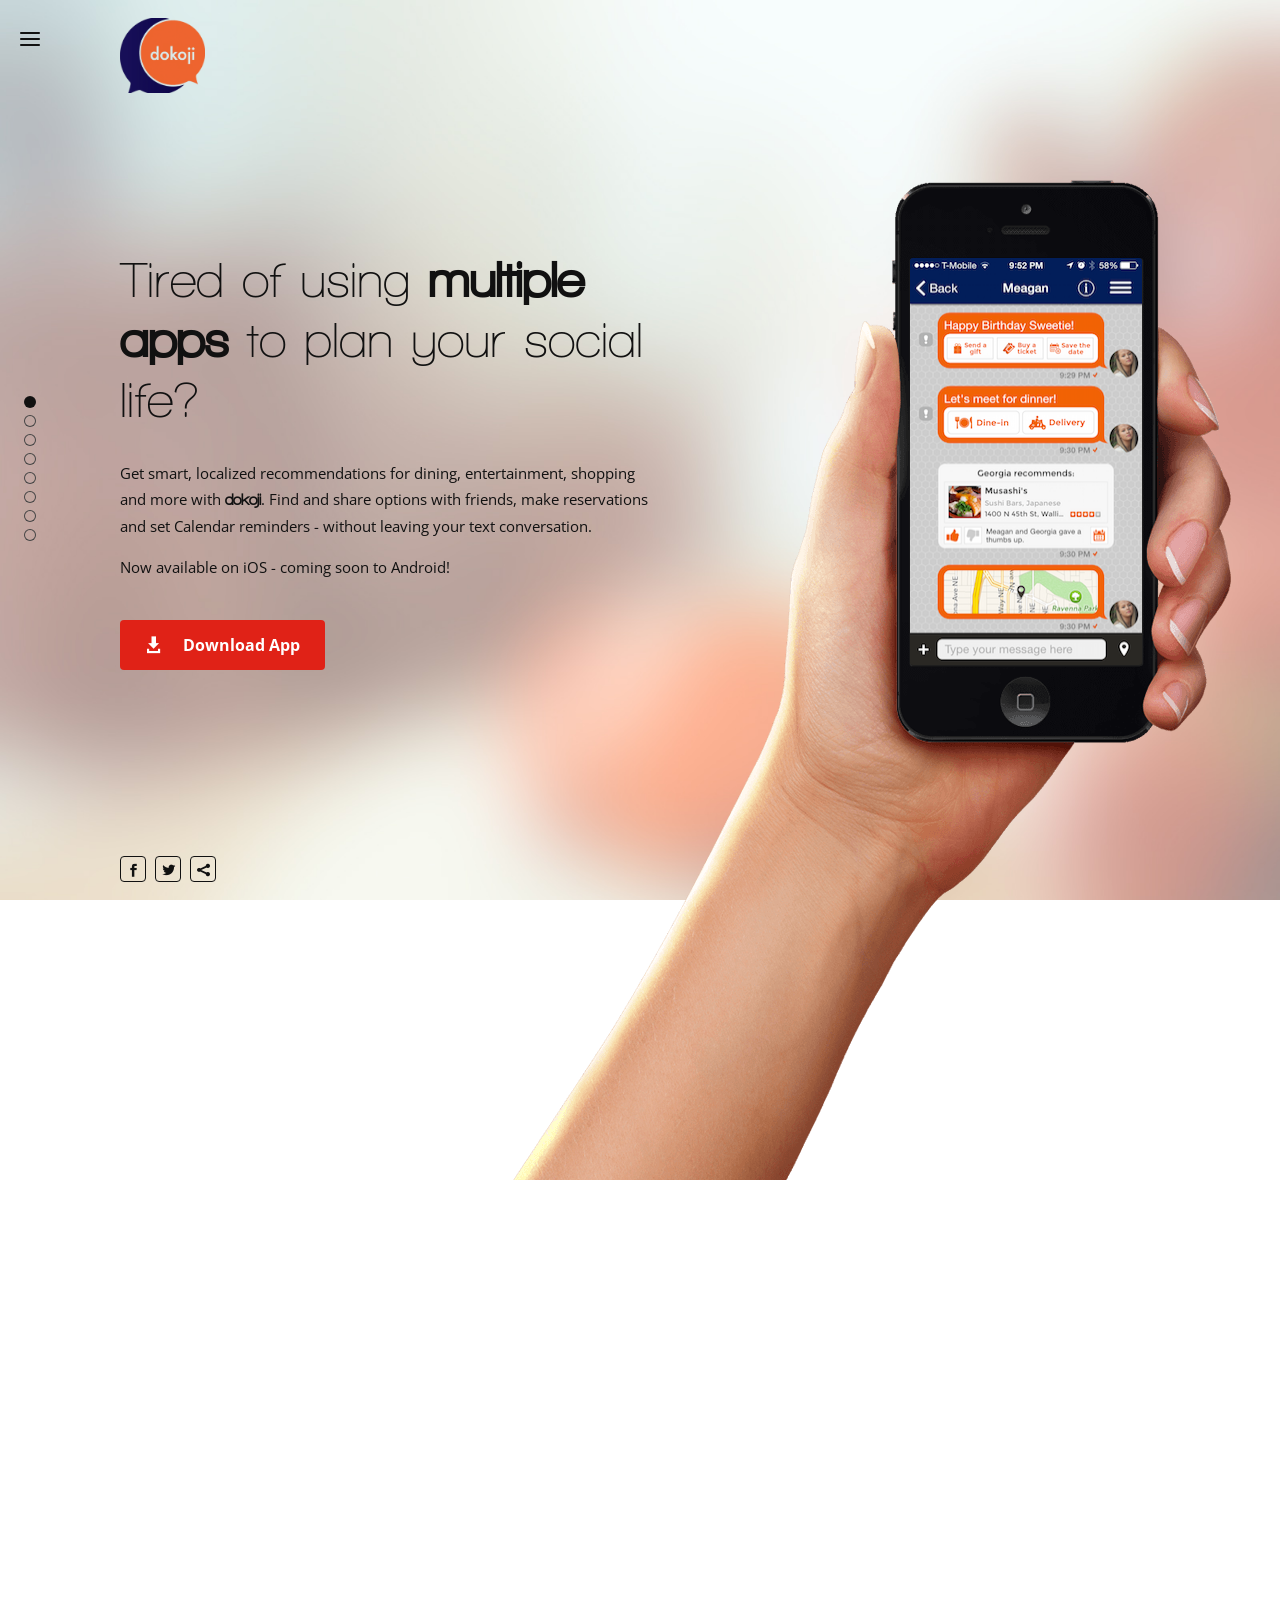
==== index.html @ 490c6b4d "running dokoji_contact.php from other server" ====
<!DOCTYPE html>
<html lang="en">

<head>
    <meta charset="UTF-8">
    <meta name="author" content="Studivo LLC" />
    <meta name="description" content="dokoji - App Landing Page" />
    <meta name="keywords" content="dokoji , Landing page, App, Mobile, Android, iOS" />
    <meta name="viewport" content="width=device-width, initial-scale=1, maximum-scale=1">
    <!-- SITE TITLE -->
    <title>dokoji: Turn your conversations into smart decisions</title>

    <!-- FAVICON -->
    <link rel="shortcut icon" href="images/favicon.ico" type="image/x-icon"/>
	<link rel="icon" href="images/favicon.ico" type="image/x-icon"/>

    
    <!-- WEB FONTS -->
    <link href='http://fonts.googleapis.com/css?family=Open+Sans:100,300,400,600,700' rel='stylesheet' type='text/css'>
   
    <!-- STYLESHEETS -->
    <link rel="stylesheet" type="text/css" href="css/style.css" />
    <link rel="stylesheet" type="text/css" href="fonts/flaticon.css" />
   <link rel="stylesheet" type="text/css" href="css/responsive.css" />
    <!-- JQUERY -->
    <script src="js/jquery.min.js"></script>
</head>

<body> 
    
    <!-- PRELOADER -->
    <div id="preloader"><img src="images/dokoji-logo-white.png" alt="Turns your conversations into smart decisions" width="85px"></div>

    <!-- MAIN NAV -->
    <a id="main-nav" href="#sidr"><span class="flaticon-menu9"></span></a>
    <div id="sidr" class="sidr">
        
        <!-- MAIN NAV LOGO -->
        <a href="#" id="menu-logo"><img src="images/dokoji-logo-white.png" width="120"alt=""></a>
        
        <!-- MAIN NAV LINKS -->
        <ul>
            <li><a href="#Home" ><span class="icons flaticon-house3"></span>Home</a>
            </li>
            <li><a href="#Features" ><span class="icons flaticon-drawer1"></span>Features</a>
            </li>
            <li><a href="#About" ><span class="icons flaticon-cursor7"></span>About</a>
            </li>
            <li><a href="#Video" ><span class="icons flaticon-key9"></span>Video</a>
            </li>
            <li><a href="#Clients" ><span class="icons flaticon-comment2"></span>Clients</a>
            </li>
            <li><a href="#Screenshots" ><span class="icons flaticon-camera19"></span>Screenshots</a>
            </li>
            <li><a href="#Download" ><span class="icons flaticon-download11"></span>Download</a>
            </li>
            <li><a href="#Contact" ><span class="icons flaticon-small72"></span>Contact</a>
            </li>
        </ul>
        <!-- END MAIN NAV LINKS -->
    </div>
    <!-- END MAIN NAV -->
    
    <!-- PAGE LOGO -->
    <div class="wrap">
        <div id="logo">
            <a href="#"><img src="images/dokoji-logo.png" alt="" width="85px"> </a>
        </div>
    </div>
    <!-- END PAGE LOGO -->

    <!-- LANDING PAGE CONTENT -->
    <div id="fullpage">
        
        <!-- RIGHT HAND & PHONE MOCK-UP IMAGES -->
        <div class="wrap">
            <div class="section-image"> 
            <!-- Home IMAGE --><img src="images/screenshots/restaurant.png" alt="Chat Conversation">
            <!-- Features IMAGE --><img src="images/screenshots/splash2.png" alt="Gift">
            <!-- About IMAGE --><img src="images/screenshots/splash5.png" alt="Restaurant">
            <!-- Video IMAGE --><img src="images/screenshots/splash3.png" alt="Movies">
            <!-- Clients IMAGE --><img src="images/screenshots/splash4.png" alt="Location">
            <!-- Screenshots IMAGE --><img src="images/screenshots/splash2.png" alt="Celebrations">
            <!-- Download IMAGE --><img src="images/screenshots/splash1.png" alt="Introduction">
            <!-- Contact IMAGE --><img src="images/screenshots/splash6.png" alt="Download">
            </div>
            <div id="hand"></div>
        </div>
        <!-- END RIGHT HAND & PHONE MOCK-UP -->
        

        <!-- SECTION HOME -->
        <div class="section " id="section0">
            <div class="wrap">
                <div class="box">
                    <!-- SECTION HOME CONTENT -->
                    <h1>Tired of using <strong>multiple apps</strong> to plan your social life? </h1>
                    <p> Get smart, localized recommendations for dining, entertainment, shopping and more with <strong>dokoji</strong>.
                    Find and share options with friends, make reservations and set Calendar reminders -
                    without leaving your text conversation. </p>
                    Now available on iOS - coming soon to Android!</p> <a href="#Download" class="simple-button"><span class="icon flaticon-download7"></span>Download App</a> </div>
                    <!-- END SECTION HOME CONTENT -->
            </div>
        </div>
        <!-- END SECTION HOME -->

        <!-- SECTION FEATURES -->
        <div class="section " id="section1">
            <div class="wrap">
                <div class="box">
                    <!-- SECTION FEATURES CONTENT -->
                    <h2>Plan your next night out with a <strong>single app</strong> </h2>
                    <p>Dokoji understands your text conversations and makes smart, localized recommendations, so you don't have to switch between multiple apps to plan your fun.<br>The <strong>dokoji</strong> app is pretty amazing, but we're just getting started! Our patented learning AI means there's virtually no limit to what dokoji can be used for. Future updates can include access to social media, email, connected device control and much more. <br> Have an awesome idea for a new dokoji feature? Let us know using the <a href="#Contact">form bellow.</a></p> 
                    <ul class="features">
                        <li><a class="tooltip" href="#"><span class="icon flaticon-double7"></span> Dining<span class="tooltip-content"><span class="tooltip-text"><span class="tooltip-inner"><span class="icon flaticon-double7"></span>Lorem ipsum dolor sit amet, consectetur adipisicing elitr eiciendis autem aperiam.</span></span></span></a> </li>
                        <li><a class="tooltip" href="#"><span class="icon flaticon-double7"></span> Shopping<span class="tooltip-content"><span class="tooltip-text"><span class="tooltip-inner"><span class="icon .flaticon-double7"></span>Lorem ipsum dolor sit amet, consectetur adipisicing elitr eiciendis autem aperiam.</span></span></span></a> </li>
                        <li><a class="tooltip" href="#"><span class="icon flaticon-double7"></span> Ticket Purchasing<span class="tooltip-content"><span class="tooltip-text"><span class="tooltip-inner"><span class="icon .flaticon-double7"></span>Lorem ipsum dolor sit amet, consectetur adipisicing elitr eiciendis autem aperiam.</span></span></span></a> </li>
                    </ul>
                    <ul class="features">
                        <li><a class="tooltip" href="#"><span class="icon flaticon-double7"></span> Entertainment<span class="tooltip-content"><span class="tooltip-text"><span class="tooltip-inner"><span class="icon .flaticon-double7"></span>Lorem ipsum dolor sit amet, consectetur adipisicing elitr eiciendis autem aperiam.</span></span></span></a> </li>
                        <li><a class="tooltip" href="#"><span class="icon flaticon-double7"></span> Location Sharing<span class="tooltip-content"><span class="tooltip-text"><span class="tooltip-inner"><span class="icon .flaticon-double7"></span>Lorem ipsum dolor sit amet, consectetur adipisicing elitr eiciendis autem aperiam.</span></span></span></a> </li>
                        <li><a class="tooltip" href="#"><span class="icon flaticon-double7"></span> Traffic & Navigation (pending)<span class="tooltip-content"><span class="tooltip-text"><span class="tooltip-inner"><span class="icon .flaticon-double7"></span>Lorem ipsum dolor sit amet, consectetur adipisicing elitr eiciendis autem aperiam.</span></span></span></a> </li>
                    </ul>
                    <!-- END SECTION FEATURES CONTENT -->
                </div>
            </div>
        </div>
        <!-- END SECTION FEATURES -->

        <!-- SECTION ABOUT -->
        <div class="section" id="section2">
            <div class="wrap">
                <div class="box">
                    <!-- SECTION ABOUT CONTENT -->
                    <h2>What else can <strong>dokoji</strong> do? </h2>
                    <div class="tabs tabs-style-linemove">
                        <!-- TABS LINKS -->
                        <nav>
                            <ul>
                                <li><a href="#section-linemove-1"><span class="icon flaticon-double7"></span><span> Celebration</span></a>
                                </li>
                                <li><a href="#section-linemove-2"><span class="icon flaticon-double7"></span><span> Dine In/Out</span></a>
                                </li>
                                <li><a href="#section-linemove-3"><span class="icon flaticon-double7"></span><span> Movies</span></a>
                                </li>
                                <li><a href="#section-linemove-4"><span class="icon flaticon-double7"></span><span> Reservations</span></a>
                                </li>
                            </ul>
                        </nav>
                        <!-- END TABS LINKS -->

                        <!-- TABS CONTENT -->
                        <div class="content-wrap">
                           
                            <!-- TAB 1 -->
                            <section id="section-linemove-1">
                                <div class="descriptions">
                                <h4>Planning a birthday or anniversary event? Dokoji can help you find gifts, decorations, event locations and everything else you need to create a memorable event.</h4>
                                </div>
                                <div class="screenshots"><img src="images/screenshots/splash2-cropped.png" alt="Celebrations" >
                                </div>
                                
                            </section>

                             <!-- TAB 2 -->
                            <section id="section-linemove-2">
                                <div class="descriptions">
                                <h4>Browse best restaurant and delivery service listings and reviews - near you, your friends, or wherever is most convenient for everyone.
                                </h4>
                                </div>
                                <div class="screenshots">
                                <img src="images/screenshots/splash5-cropped.png" alt="Restaurant">
                                </div>
                            </section>

                            <!-- TAB 3 -->
                            <section id="section-linemove-3">
                                <div class="descriptions">
                                <h4>Find nearby theaters, browse movie reviews and showings, share recommendations with friends, and purchase tickets.
                                </h4>
                                </div>
                                <div class="screenshots">
                                <img src="images/screenshots/splash3-cropped.png" alt="Movies">
                                </div>
                            </section>
                            
                            <!-- TAB 4 -->
                            <section id="section-linemove-4">
                                    <div class="descriptions">
                                    <h4>Make restaurant reservations and set a reminder in your Calendar without leaving your dokoji conversation.</h4>
                                    </div>
                                    <div class="screenshots">
                                    <img src="images/screenshots/reservations-cropped.png" alt="Reservations" >
                                    </div>

                                    
                            </section>
                        </div>
                         <!-- END TABS CONTENT -->                            

                    <!-- END SECTION ABOUT -->
                    </div>
                </div>
            </div>
        </div>
        <!-- END SECTION ABOUT -->


        <!-- SECTION VIDEO -->
        <div class="section" id="section3">
            <div class="wrap">
                <div class="box">
                    <!-- SECTION VIDEO CONTENT -->
                    <h2> See how <strong>dokoji</strong> works</h2>
                    <div class="video-presentation">
                        <iframe src="http://player.vimeo.com/video/33790882?title=0&amp;byline=0&amp;portrait=0&amp;color=e02217" width="500" height="281" allowfullscreen></iframe>
                    </div>
                    <!-- END SECTION VIDEO CONTENT-->
                </div>
            </div>
        </div>
        <!-- END SECTION VIDEO -->

        
        <!-- SECTION CLIENTS -->
        <div class="section" id="section4">
            <div class="wrap">
                <div class="fp-tableCell clients-content">
                    <div class="box">
                        <!-- SECTION CLIENTS CONTENT -->
                        <h2>People love <strong>dokoji</strong> </h2>

                        <!-- CLIENT FEEDBACK 1 -->
                        <div class="slide" data-anchor="slide1">
                            <p>My friends and I wanted to meet for drinks, so we used <strong>dokoji</strong> to find a place that was convenient for all of us. My friends who didn't have dokoji could still see and respond to dokoji's recommendations, which made planning the night much easier. <br> <strong>Lisa R.</strong> </p>
                            <p>  <span class="client-stars">
                        <span class="icon flaticon-little27"></span> <span class="icon flaticon-little27"></span><span class="icon flaticon-little27"></span><span class="icon flaticon-little27"></span> <span class="icon flaticon-half3"></span> </span>  </span>
                            </p>
                        </div>

                        <!-- CLIENT FEEDBACK 2 -->
                        <div class="slide" data-anchor="slide2">
                            <p>I used <strong>dokoji</strong> to plan an entire anniversary celebration for my girlfriend and I – everything from choosing a restaurant to making reservations, picking a movie and finding a hotel. It was fast and simple. <br> <strong>Dave P.</strong> </p>
                            <p> <span class="client-stars">
                        <span class="icon flaticon-little27"></span> <span class="icon flaticon-little27"></span> <span class="icon flaticon-little27"></span> <span class="icon flaticon-little27"></span> <span class="icon flaticon-fivepointed"></span> </span>
                            </p>
                        </div>

                        <!-- CLIENT FEEDBACK 3 -->
                        <div class="slide" data-anchor="slide3">
                            <p>I like <strong>dokoji</strong> because you don’t need to switch between a bunch of apps to do everything you want. You can find stuff to do, share it with your friends, get their feedback and reserve your spot all in one place. I use dokoji for everything now. <br> <strong>Vikram B.</strong> </p>
                            <p>  <span class="client-stars">
                        <span class="icon flaticon-little27"></span> <span class="icon flaticon-little27"></span><span class="icon flaticon-little27"></span><span class="icon flaticon-little27"></span> <span class="icon flaticon-little27"></span>  </span>
                            </p>
                        </div>
                        <!-- END SECTION CLIENTS -->
                    </div>
                </div>
            </div>
        </div>
        <!-- END SECTION CLIENTS -->


        <!-- SECTION SCREENSHOTS -->
        <div class="section" id="section5">
            <div class="wrap">
                <div class="box">
                    <div class="fp-tableCell screenshots-content">
                        <!-- SECTION SCREENSHOTS CONTENT -->
                        <h2>See how <strong>dokoji</strong> works</h2>
                        <ul class="features">
                            <li><a class="tooltip"><span class="icon flaticon-double7"></span> Present your app with dokoji screenshots</a> </li>
                            <li><a class="tooltip"><span class="icon flaticon-double7"></span> Change images using side arrows or caption bullets</a> </li>
                            <li><a class="tooltip"><span class="icon flaticon-double7"></span> Navigate using keyboard arrows to change screenshots</a> </li>
                        </ul>
                         <!-- END SECTION SCREENSHOTS CONTENT -->
                    </div>
                   
                </div>
                <div class="screenshots-wrapper">

                    <!-- SECTION SCREENSHOTS IMAGES -->
                    <div class="slide" id="slide1" data-anchor="slide1"> <img src="images/screenshots/splash2.png" alt="screenshot1"> </div>
                    <div class="slide" id="slide2" data-anchor="slide2"> <img src="images/screenshots/splash5.png" alt="screenshot2"> </div>
                    <div class="slide" id="slide3" data-anchor="slide3"> <img src="images/screenshots/splash3.png" alt="screenshot3"> </div>
                    <!-- END SECTION SCREENSHOTS IMAGES -->
                </div>
            </div>
        </div>
        <!-- END SECTION SCREENSHOTS -->


        


        <!-- SECTION DOWNLOAD -->
        <div class="section" id="section6" data-anchor="Download">
            <div class="wrap">
                <div class="box">
                    <!-- SECTION DOWNLOAD CONTENT-->
                    <h2>Get <strong>dokoji</strong> now</h2>
                    <p>Ready to see how <strong>dokoji</strong> can make your social life even better? Download dokoji for iOS now. <br>To be notified when dokoji for Android is released, send us <a href="#Contact">your contact in the form bellow.</a></p>
                     
                    
                    <!-- DOWNLOAD APPSTORE-->
                    <a href="#" class="simple-button appstore-button"><span class="icon appstore"></span>App Store</a>
                   
                    <!-- END SECTION DOWNLOAD -->
                </div>
            </div>
        </div>
        <!-- END SECTION DOWNLOAD -->


        <!-- SECTION CONTACT -->
        <div class="section" id="section7">
            <div class="wrap">
                <div class="box">
                    <!-- SECTION CONTACT CONTENT-->
                    <h2>Contact <strong>dokoji</strong></h2>
                    <ul class="features">
                        <li><a class="tooltip" href="#"><span class="icon flaticon-telephone1"></span> Call Us now<span class="tooltip-content"><span class="tooltip-text"><span class="tooltip-inner"><span class="icon flaticon-telephone1"></span>Support: +01 206.571.8430 <br>Marketing: +01 206.571.8430 <br>Manager: +01 206.571.8430 </span></span></span></a> </li>
                        <li><span class="tooltip"><span class="icon flaticon-map5"></span>See our location<span class="tooltip-content"><span class="tooltip-text"><span class="tooltip-inner"><span class="icon flaticon-map5"></span>815 Seattle Blvd. S. #112, Seattle, WA 98134
                            <br><a href="https://www.google.com/maps/place/Jigsaw+Renaissance/@47.595156,-122.327081,15z/data=!4m2!3m1!1s0x0:0x9732e39179ac0d78" target="_blank">View Map</a>
                            </span>
                            </span>
                            </span>
                        </span>
                        </li>
                    </ul>
                     <ul class="features">
                        <li><span class="tooltip"><span class="icon flaticon-cursor7"></span>Official Website <span class="tooltip-content"><span class="tooltip-text"><span class="tooltip-inner"><span class="icon flaticon-cursor7"></span>
                            <br> <a href="http://dokoji.com" target="_blank">www.dokoji.com</a>
                            </span>
                            </span>
                            </span>
                            </span>
                        </li>
                        <li><span class="tooltip"><span class="icon flaticon-mail9"></span>Send Email <span class="tooltip-content"><span class="tooltip-text"><span class="tooltip-inner"><span class="icon flaticon-mail9"></span>
                        <br> <a href="mailto:dokoji_Support@RaaSIO.com?subject=dokoji site - Support">Support</a><br><a href="mailto:Marketing@RaaSIO.com?subject=dokoji site - Marketing">Marketing</a><br><a href="mailto:dokoji@RaaSIO.com?subject=dokoji site - Feature Request">Feature Request</a>
                            </span>
                            </span>
                            </span>
                            </span> 
                        </li>
                    </ul>

                    <!-- SECTION CONTACT FORM-->
                    <form role="form" method="post" id="contact-form" action="http://raasio.com/dokoji_contact.php">
                        <input type="text" placeholder="Name" name="Name" id="Name" required>
                        <input type="email" placeholder="Email" name="Email" id="Email" required>
                        <input type="text" placeholder="Phone" name="Phone" id="Phone">
                        <input type="text" placeholder="Subject" name="Subject" id="Subject">
                        <textarea placeholder="Message" name="Message" id="Message" required></textarea>
                        <button type="submit" id="submit">Send</button>
                        <div id="success"></div>
                    </form>
                <!-- END SECTION CONTACT -->
                </div>
            </div>
        </div>
    </div>
    <!-- SECTION CONTACT -->


    <!-- SOCIAL ICONS -->
    <div class="wrap">
        <div id="social-icons">
            <ul>
                <li><a href="https://www.facebook.com/mydokoji"><i class="flaticon-facebook6"></i></a> </li>
                <li><a href="https://twitter.com/mydokoji"><i class="flaticon-social19"></i></a> </li>
                <li><a href="http://rest.sharethis.com/v1/share/share?destination=facebook&url=http%3A%2F%2Fdokoji.com&title=dokoji%3A%20Turns%20your%20conversations%20into%20smart%20decisions&api_key=8e28e0aae8fd023effe39f74c3e5c61d"><i class="flaticon-social7"></i></a> </li>
                <!-- Unnecesary social icons 
                <li><a href=""><i class="flaticon-google16"></i></a> </li>
                <li><a href=""><i class="flaticon-social40"></i></a> </li>
                <li><a href=""><i class="flaticon-logo3"></i></a> </li> -->
            </ul>
        </div>
    </div>
    <!-- END SOCIAL ICONS -->


    <!-- SCRIPTS -->
    <script src="js/jquery.easings.min.js"></script>
    <script src="js/jquery.fullPage.js"></script>
    <script src="js/cbpFWTabs.js"></script>
    <script src="js/jquery.sidr.min.js"></script>
    <script src="js/scripts.js"></script>
    <!--<script type="text/javascript" src="js/video.js"></script> -->

</body>

</html>
---- css/style.css ----
/* =======================================================================
AppSperia - App Landing Page 
======================================================================= */

/*
1. GLOBAL STYLES
2. TYPOGRAPHY
     2.1 FONTS
     2.2 HEADINGS
3. LAYOUT
     3.1 SECTIONS
     3.2 PRELOADER
     3.3 LOGO
     3.4 SOCIAL ICONS
     3.5 RIGHT MOCKUP
4. MENU
     4.1 SIDE MAIN MENU
     4.2 NAV BULLETS
5. ELEMENTS
     5.1 TABS
     5.2 CAROUSEL
     5.3 BUTTONS
     5.4 TOOLTIP
     5.5 ICONS
6. SECTIONS
     6.1 FEATURES
     6.2 CLIENTS
     6.3 VIDEO
     6.4 SCREENSHOTS
     6.5 PRICING
     6.6 CONTACT
*/


/* --------------------------------------
GLOBAL STYLES
-----------------------------------------*/


html,
body {
    margin: 0;
    height: 100%;
    padding: 0;
    overflow: hidden;
}
a {
    color: #111;
    text-decoration: none;
}
strong { font-family: 'walkway_ultraboldregular' }
body {
    background: url(../images/bg.jpg);
    background-size: cover;
    color: #111;
    font-family: Open Sans;
}
ul {
    list-style-type: none;
    padding: 0;
}



/*---------------------------------------
   TYPOGRAPHY                
-----------------------------------------*/


/* FONTS */

@font-face {
    font-family: 'walkway_semiboldregular';
    src: url('../fonts/Walkway_SemiBold-webfont.eot');
    src: url('../fonts/Walkway_SemiBold-webfont.eot?#iefix') format('embedded-opentype'), url('../fonts/Walkway_SemiBold-webfont.woff') format('woff'), url('../fonts/Walkway_SemiBold-webfont.ttf') format('truetype'), url('../fonts/Walkway_SemiBold-webfont.svg#walkway_semiboldregular') format('svg');
    font-weight: normal;
    font-style: normal;
}
@font-face {
    font-family: 'walkway_ultraboldregular';
    src: url('../fonts/Walkway_UltraBold-webfont.eot');
    src: url('../fonts/Walkway_UltraBold-webfont.eot?#iefix') format('embedded-opentype'), url('../fonts/Walkway_UltraBold-webfont.woff') format('woff'), url('../fonts/Walkway_UltraBold-webfont.ttf') format('truetype'), url('../fonts/Walkway_UltraBold-webfont.svg#walkway_ultraboldregular') format('svg');
    font-weight: normal;
    font-style: normal;
}

/* HEADINGS */

h1,
h2,
h3 {
    color: #111;
    margin-bottom: 30px;
    font-size: 50px;
    font-weight: normal;
    font-family: 'walkway_semiboldregular';
    line-height: 1.2;
    margin-top: 20px;
}
h4,
h5,
h6 { font-weight: 400 }


/*---------------------------------------
   LAYOUT          
-----------------------------------------*/


/*SECTIONS*/

.fp-section {
    position: relative;
    -webkit-box-sizing: border-box;
    -ms-box-sizing: border-box;
    -moz-box-sizing: border-box;
    box-sizing: border-box;
}
.fp-slide { float: left }
.fp-slide,
.fp-slidesContainer {
    height: 100%;
    display: block;
}
.fp-slides {
    z-index: 1;
    height: 100%;
    overflow: hidden;
    position: relative;
    -webkit-transition: all 0.3s ease-out; /* Safari<=6 Android<=4.3 */
    -ms-transition: all 0.3s ease-out;
    -moz-transition: all 0.3s ease-out;
    transition: all 0.3s ease-out;
}
.fp-section.fp-table,
.fp-slide.fp-table {
    display: table;
    width: 100%;
}
.fp-tableCell {
    display: table-cell;
    vertical-align: middle;
    width: 100%;
    height: 100%;
}
.wrap {
    width: 1040px;
    margin-left: auto;
    margin-right: auto;
    position: relative;
    box-sizing: border-box;
}
.wrap .box,
.wrap {
    -webkit-transition: 0.5s;
    -ms-transition: 0.5s;
    -moz-transition: 0.5s;
    -o-transition: 0.5s;
    transition: 0.5s;
}
.box {
    font-family: Open Sans;
    text-align: left;
    line-height: 26px;
    font-weight: 400;
    font-style: normal;
    color: #111;
    font-size: 15px;
    width: 51%;
}
.box p { margin: 15px 0 }
.overlay {
    background: #111;
    opacity: 0.6;
    position: fixed;
    width: 100%;
    height: 100%;
}

/*preloader*/

#preloader {
    position: fixed;
    z-index: 1000;
    width: 100%;
    height: 100%;
    background: #fff;
}
#preloader img {
    position: absolute;
    top: 45%;
    left: 50%;
    margin-left: -90px;
}

/*Logo   */

#logo {
    position: fixed;
    top: 2%;
}

/*Social Icons*/

#social-icons {
    position: fixed;
    bottom: 2%;
}
#social-icons ul {
    padding: 0;
    margin: 0;
    list-style-type: none;
}
#social-icons li {
    list-style-type: none;
    display: inline-block;
    margin-right: 5px;
}
#social-icons a {
    font-size: 28px;
    color: #111;
    text-decoration: none;
    -webkit-transition: 0.3s;
    -ms-transition: 0.3s;
    -moz-transition: 0.3s;
    -o-transition: 0.3s;
    transition: 0.3s;
}
#social-icons a i {
    font-style: normal;
    font-weight: normal;
    opacity: 1;
    display: block;
    font-variant: normal;
    font-size: 13px;
    border: 1px solid #111;
    border-radius: 4px;
    width: 24px;
    height: 24px;
    text-align: center;
    line-height: 27px;
    text-transform: none;
    -webkit-font-smoothing: antialiased;
    -webkit-transition: 0.3s;
    -ms-transition: 0.3s;
    -moz-transition: 0.3s;
    -o-transition: 0.3s;
    transition: 0.3s;
}
#social-icons a:hover i {
    border: 1px solid #E02217;
    color: #E02217;
}

/*Right side mockup*/

#hand {
    background: url(../images/hand-mockup.png) top no-repeat;
    width: 800px;
    height: 1000px;
    background-size: 100%;
    position: fixed;
    margin-left: -209px;
    top: 50%;
    margin-top: -270px;
    left: 50%;
}


/*---------------------------------------
   MENUS          
-----------------------------------------*/


/*side main menu*/


#main-nav {
    position: fixed;
    z-index: 100;
    top: 2%;
    left: 14px;
    font-size: 32px;
    font-weight: 300;
}
#main-nav span {
    -webkit-transition: 0.3s;
    -ms-transition: 0.3s;
    -moz-transition: 0.3s;
    -o-transition: 0.3s;
    transition: 0.3s;
}
#main-nav:hover span { color: #fff }
#menu-logo img {
    display: block;
    margin: 30px auto 35px auto;
}
.sidr {
    display: none;
    position: absolute;
    position: fixed;
    top: 0;
    height: 100%;
    z-index: 999999;
    width: 240px;
    overflow-x: none;
    overflow-y: auto;
    font-family: "lucida grande",tahoma,verdana,arial,sans-serif;
    font-size: 15px;
    background: #C22017;
}
.sidr.right {
    left: auto;
    right: -260px;
}
.sidr.left {
    left: -260px;
    right: auto;
}
.sidr ul {
    display: block;
    margin: 0 0 15px;
    padding: 0;
}
.sidr ul li {
    display: block;
    margin: 0;
    line-height: 45px;
    border: none;
    -webkit-transition: 0.3s;
    -ms-transition: 0.3s;
    -moz-transition: 0.3s;
    -o-transition: 0.3s;
    transition: 0.3s;
}
.sidr ul li:hover,
.sidr ul li.active,
.sidr ul li.sidr-class-active {
    border-top: none;
    background: #E02217;
}
.sidr ul li:hover>a,
.sidr ul li:hover>span,
.sidr ul li.active>a,
.sidr ul li.active>span,
.sidr ul li.sidr-class-active>a,
.sidr ul li.sidr-class-active>span { background: #E02217 }
.sidr ul li a,
.sidr ul li span {
    padding: 0 25px;
    display: block;
    text-decoration: none;
    color: #fff;
    font-family: Open Sans;
    font-size: 13px;
    text-transform: uppercase;
    font-weight: 700;
    -webkit-transition: 0.3s;
    -ms-transition: 0.3s;
    -moz-transition: 0.3s;
    -o-transition: 0.3s;
    transition: 0.3s;
}
.sidr ul li a span {
    display: inline-block;
    padding-left: 0;
    font-weight: 300;
    font-size: 14px;
}
.sidr-open .wrap { width: 1200px }
.sidr-open .fp-slidesNav { margin-left: -602px!important }
.sidr-open .wrap .box { width: 40% }
.sidr-open #main-nav { left: 274px }

/*navigation bullets*/

#fp-nav {
    position: fixed;
    z-index: 100;
    margin-top: -32px;
    top: 52%;
    opacity: 1;
}
#fp-nav.left { left: 17px }
#fp-nav span,
.fp-slidesNav span { border-color: #aaa }
#fp-nav li .active span,
.fp-slidesNav .active span { background: #fff }
.fp-slidesNav {
    position: absolute;
    z-index: 4;
    margin-left: -523px!important;
    text-align: left;
    left: 50%;
    opacity: 1;
    top: 50%;
    margin-top: 140px;
}
.fp-slidesNav.top { top: 17px }
#fp-nav ul,
.fp-slidesNav ul {
    margin: 0;
    padding: 0;
}
#fp-nav li,
.fp-slidesNav li {
    display: block;
    width: 12px;
    height: 12px;
    margin: 7px;
    position: relative;
}
.fp-slidesNav li {
    display: inline-block;
    margin: 3px;
}
.fp-slidesNav li a,
#fp-nav li a {
    top: 0;
    left: 0;
    width: 100%;
    height: 100%;
    outline: none;
    border-radius: 50%;
    background-color: #fff;
    background-color: rgba(255, 255, 255, 0.3);
    text-indent: -999em;
    cursor: pointer;
    position: absolute;
}
.fp-slidesNav li a,
#fp-nav li a {
    background-color: transparent;
    box-shadow: inset 0 0 0 1px rgb(69, 69, 69);
    -webkit-transition: box-shadow 0.3s ease;
    -ms-transition: box-shadow 0.3s ease;
    -moz-transition: box-shadow 0.3s ease;
    transition: box-shadow 0.3s ease;
}
.fp-slidesNav li a:hover,
.fp-slidesNav li a:focus,
#fp-nav li a:hover,
#fp-nav li a:focus { box-shadow: inset 0 0 0 2px rgba(255, 255, 255, 0.6) }
.fp-slidesNav li a.active,
#fp-nav li a.active { box-shadow: inset 0 0 0 8px #111 }


/*---------------------------------------
   ELEMENTS          
-----------------------------------------*/


/*tabs*/

.tabs-style-linemove nav {
    background: rgba(255, 255, 255, 0.3);
    overflow: hidden;
    border-radius: 4px;
}
.tabs-style-linemove nav li:last-child::before {
    position: absolute;
    bottom: 0;
    left: 0;
    width: 100%;
    height: 4px;
    background: #E02217;
    content: '';
    -webkit-transition: -webkit-transform 0.3s;

    transition: transform 0.3s;
}
.tabs-style-linemove nav li:first-child.tab-current ~ li:last-child::before {
    -webkit-transform: translate3d(-400%,0,0);
    -ms-transform: translate3d(-400%,0,0);
    -moz-transform: translate3d(-400%,0,0);
    transform: translate3d(-400%,0,0);
}
.tabs-style-linemove nav li:nth-child(1).tab-current ~ li:last-child::before {
    -webkit-transform: translate3d(-300%,0,0);
    -ms-transform: translate3d(-300%,0,0);
    -moz-transform: translate3d(-300%,0,0);
    transform: translate3d(-300%,0,0);
}
.tabs-style-linemove nav li:nth-child(2).tab-current ~ li:last-child::before {
    -webkit-transform: translate3d(-200%,0,0);
    -ms-transform: translate3d(-200%,0,0);
    -moz-transform: translate3d(-200%,0,0);
    transform: translate3d(-200%,0,0);
}
.tabs-style-linemove nav li:nth-child(3).tab-current ~ li:last-child::before {
    -webkit-transform: translate3d(-100%,0,0);
    -ms-transform: translate3d(-100%,0,0);
    -moz-transform: translate3d(-100%,0,0);
    transform: translate3d(-100%,0,0);
}
.tabs-style-linemove nav a {
    padding: 20px 0;
    color: #111;
    line-height: 1;
    -webkit-transition: color 0.3s, -webkit-transform 0.3s;
    -ms-transition: color 0.3s, -webkit-transform 0.3s;
    -moz-transition: color 0.3s, -webkit-transform 0.3s;
    transition: color 0.3s, transform 0.3s;
}
.tabs {
    position: relative;
    overflow: hidden;
    margin: 0 auto;
    width: 100%;
    min-height: 270px;
}
.tabs nav { text-align: center }
.tabs nav ul {
    position: relative;
    display: -ms-flexbox;
    display: -webkit-flex;
    display: -moz-flex;
    display: -ms-flex;
    display: flex;
    margin: 0 auto;
    padding: 0;
    max-width: 1200px;
    list-style: none;
    -ms-box-orient: horizontal;
    -ms-box-pack: center;
    -webkit-flex-flow: row wrap;
    -moz-flex-flow: row wrap;
    -ms-flex-flow: row wrap;
    flex-flow: row wrap;
    -webkit-justify-content: center;
    -moz-justify-content: center;
    -ms-justify-content: center;
    justify-content: center;
}
.tabs nav ul li {
    position: relative;
    z-index: 1;
    display: block;
    margin: 0;
    text-align: center;
    -webkit-flex: 1;
    -moz-flex: 1;
    -ms-flex: 1;
    flex: 1;
}
.tabs nav a {
    position: relative;
    display: block;
    overflow: hidden;
    text-overflow: ellipsis;
    white-space: nowrap;
    line-height: 1;
}
.tabs nav a span { vertical-align: middle }
.tabs nav a:focus { outline: none }
.content-wrap { position: relative }
.content-wrap section {
    display: none;
    margin: 0 auto;
    padding: 15px 0 0 0;
}
.content-wrap section.content-current { display: block }

/*carousel*/

.fp-slidesContainer {
    float: left;
    position: relative;
}
.fp-controlArrow {
    position: absolute;
    z-index: 4;
    top: 50%;
    cursor: pointer;
    width: 0;
    height: 0;
    border-style: solid;
    margin-top: -38px;
}
.fp-controlArrow.fp-prev {
    left: -70px;
    width: 40px;
    height: 74px;
    border: none;
    display: block;
    background: url(../images//bg_direction_nav.png) no-repeat 0 0;
    cursor: pointer;
    opacity: 0.6;
    -webkit-transition: 0.3s;
    -ms-transition: 0.3s;
    -moz-transition: 0.3s;
    -o-transition: 0.3s;
    transition: 0.3s;
}
.fp-controlArrow.fp-next {
    right: -70px;
    width: 40px;
    height: 74px;
    border: none;
    display: block;
    background: url(../images//bg_direction_nav.png) no-repeat 0 0;
    cursor: pointer;
    opacity: 0.6;
    background-position: 100% 0;
    -webkit-transition: 0.3s;
    -ms-transition: 0.3s;
    -moz-transition: 0.3s;
    -o-transition: 0.3s;
    transition: 0.3s;
}
.fp-controlArrow.fp-prev:hover,
.fp-controlArrow.fp-next:hover { opacity: 1 }

/*buttons*/

.appstore {
    background: url(../images/appstore.png);
    height: 21px;
    width: 17px;
    margin-top: 2px;
    float: left;
}
.appstore-button:hover .appstore { background: url(../images/appstore2.png) }
.playstore {
    background: url(../images/playstore.png);
    height: 20px;
    width: 17px;
    margin-top: 2px;
    float: left;
}
.playstore-button:hover .playstore { background: url(../images/playstore2.png) }
.simple-button {
    font-size: 16px;
    font-weight: 700;
    border-radius: 4px;
    color: #ffffff;
    min-width: 130px;
    margin-right: 10px;
    text-decoration: none;
    padding: 12px 25px;
    margin-top: 25px;
    float: left;
    -webkit-transition: 0.3s;
    -ms-transition: 0.3s;
    -moz-transition: 0.3s;
    -o-transition: 0.3s;
    transition: 0.3s;
    background: #E02217;
}
.simple-button:hover {
    color: #333;
    background: #fff;
}

/*tooltip*/

.tooltip { position: relative }
.tooltip::after {
    content: '';
    position: absolute;
    width: 100%;
    height: 20px;
    bottom: 100%;
    left: 50%;
    pointer-events: none;
    -webkit-transform: translateX(-50%);
    -ms-transform: translateX(-50%);
    -moz-transform: translateX(-50%);
    transform: translateX(-50%);
}
.tooltip:hover::after { pointer-events: auto }
.tooltip-content {
    position: absolute;
    z-index: 9999;
    width: 335px;
    left: 50%;
    bottom: 100%;
    color: #111;
    background: transparent;
    opacity: 0;
    margin: 0 0 20px -167px;
    cursor: default;
    pointer-events: none;
    -webkit-font-smoothing: antialiased;
    -webkit-transition: opacity 0.3s 0.3s;
    -ms-transition: opacity 0.3s 0.3s;
    -moz-transition: opacity 0.3s 0.3s;
    transition: opacity 0.3s 0.3s;
}
.tooltip:hover .tooltip-content {
    opacity: 1;
    pointer-events: auto;
    -webkit-transition-delay: 0s;
    transition-delay: 0s;
}
.tooltip-content span { display: block }
.tooltip-text {
    border-bottom: 10px solid #E02217;
    overflow: hidden;
    -webkit-transform: scale3d(0,1,1);
    transform: scale3d(0,1,1);
    -webkit-transition: -webkit-transform 0.3s 0.3s;
    transition: transform 0.3s 0.3s;
}
.tooltip:hover .tooltip-text {
    -webkit-transition-delay: 0s;
    transition-delay: 0s;
    -webkit-transform: scale3d(1,1,1);
    -ms-transform: scale3d(1,1,1);
    transform: scale3d(1,1,1);
}
.tooltip-inner {
    background: rgba(255, 255, 255, 0.85);
    padding: 30px;
    min-height: 80px;
    -webkit-transform: translate3d(0,100%,0);
    -ms-transform: translate3d(0,100%,0);
    -moz-transform: translate3d(0,100%,0);
    transform: translate3d(0,100%,0);
    -webkit-transition: -webkit-transform 0.3s;
    -ms-transition: -ms-transform 0.3s;
    -moz-transition: -moz-transform 0.3s;
    transition: transform 0.3s;
}
.tooltip:hover .tooltip-inner {
    -webkit-transition-delay: 0.3s;
    -ms-transition-delay: 0.3s;
    -moz-transition-delay: 0.3s;
    transition-delay: 0.3s;
    -webkit-transform: translate3d(0,0,0);
    -ms-transform: translate3d(0,0,0);
    -moz-transform: translate3d(0,0,0);
    transform: translate3d(0,0,0);
}
.tooltip a {
    color: #111;
    font-weight: bold;
}
.tooltip a:hover { color: #E02217 }
.tooltip-content::after {
    content: '';
    bottom: -20px;
    left: 50%;
    border: solid transparent;
    height: 0;
    width: 0;
    position: absolute;
    pointer-events: none;
    border-color: transparent;
    border-top-color: #E02217;
    border-width: 10px;
    margin-left: -10px;
}
.tooltip-inner .icon {
    float: left;
    display: block;
    color: #ddd;
    font-size: 40px;
    color: #E02217;
    height: 80px;
    margin-right: 30px;
    line-height: 80px;
}

/*icons*/

.icon {
    font-weight: normal;
    line-height: 20px;
    margin-right: 5px;
}
.clients-content .icon,
.tabs .icon,
.features .icon { color: #E02217 }
.simple-button .icon {
    margin-right: 20px;
    font-size: 18px;
}


/* --------------------------------------
SECTIONS
-----------------------------------------*/

/*Features*/

.features {
    margin-top: 10px;
    float: left;
    margin-right: 50px;
    margin-bottom: 0;
}
.features li { margin-bottom: 10px }

/*About*/
.descriptions {
    line-height:30px;
    width:50%;
    float:left;
    padding:5px; 
}
@media (max-width: 600px){
    .descriptions {
        width:100%;
    }
    .screenshots img { 
        display: none;
    }   

}
.screenshots img{
    width:50%;
    max-width:232px;
    height:auto;
    float:right;
    border: 0;
    border-radius: 116px;
}
/*Clients feedbacks*/

.clients-content { position: relative }
.clients-content .fp-controlArrow { display: none }
.clients-content .fp-tableCell { height: 100%!important }
.client-stars { float: right }
.clients-content p { margin-top: 0 }

/* Video Presentation*/

.video-presentation {
    width: 100%;
    margin-top: 30px;
}
.video-presentation iframe { border: none }

/*Screenshots*/

.screenshots-wrapper,
.section-image {
    position: fixed;
    left: 50%;
    top: 50%;
    overflow: hidden;
    z-index: 10;
    margin-top: -192px;
    width: 232px;
    height: 407px;
    margin-left: 270px;
    border-radius: 3px;
}
.screenshots-wrapper img,
.section-image img {
    width: 100%;
    display: block;
    max-height: 407px;
}
.screenshots-wrapper {
    -webkit-transition: 0.9s;
    -ms-transition: 0.9s;
    -moz-transition: 0.9s;
    -o-transition: 0.9s;
    transition: 0.9s;
    opacity: 0;
}
.active .screenshots-wrapper {
    opacity: 1;
    overflow: visible;
}
.screenshots-wrapper .fp-tableCell { height: 100%!important }
.active .section-image img { opacity: 1 }

/*Pricing*/
/*
.pricing-button {
    padding: 20px 0;
    box-sizing: border-box;
    -webkit-transition: 0.3s;
    -o-transition: 0.3s;
    transition: 0.3s;
    background: rgba(255, 255, 255, 0.2);
    font-weight: 700;
}
.price-table {
    background: rgba(255, 255, 255, 0.3);
    border-radius: 4px;
    text-align: center;
    width: 31%;
    margin-right: 2%;
    float: left;
    overflow: hidden;
}
.popular {
    color: #fff;
    padding: 30px 0;
}
.popular .icon { color: #fff }
.package {
    padding: 20px 0;
    margin: 0;
    background: rgba(255, 255, 255, 0.2);
    margin-bottom: 20px;
    font-size: 15px;
    font-size: 22px;
    font-family: 'walkway_semiboldregular';
    box-sizing: border-box;
    -webkit-transition: 0.3s;
    -o-transition: 0.3s;
    transition: 0.3s;
}
.popular .price { background-color: rgba(255, 255, 255, 0.2) !important }
.dollar { font-size: 21px }
.amount {
    font-size: 28px;
    line-height: 32px;
}
.specifications {
    list-style: none;
    text-align: left;
    margin: 15px 20px;
}
.sidr-open .specifications { margin: 15px 10px }
.specifications li { padding: 3px }
.specifications .icon {
    padding-right: 10px;
    color: #E02217;
}
.normal .btn-line { width: 150px }
.popular .btn-line {
    color: #fff !important;
    border-color: #fff !important;
}
.price-table:hover .pricing-button,
.price-table:hover .package { background: #E02217 }

.price-table .pricing-button a {color: #E02217}
.price-table:hover .pricing-button a {color: #fff}
.price-table:hover .package {color: #fff}
*/
/*Contact*/

#contact-form {
    float: left;
    margin-top: 30px;
    width: 100%;
}
#contact-form input::-webkit-input-placeholder { color: #111 }
#contact-form input::-moz-placeholder {
    color: #111;
    opacity: 1;
}
#contact-form input:-moz-placeholder {
    color: #111;
    opacity: 1;
}
#contact-form textarea::-webkit-input-placeholder { color: #111 }
#contact-form textarea::-moz-placeholder {
    color: #111;
    opacity: 1;
}
#contact-form textarea:-moz-placeholder {
    color: #111;
    opacity: 1;
}
#contact-form textarea,
#contact-form input {
    outline: none;
    background: none;
    float: left;
    color: #111;
    width: 47%;
    box-sizing: border-box;
    border-radius: 4px;
    font-family: Open Sans;
    border: none;
    font-weight: 400;
    font-size: 13px;
    margin-right: 3%;
    padding: 10px;
    background: rgba(255, 255, 255, 0.3);
    margin-bottom: 10px;
    -webkit-transition: 0.3s;
    -ms-transition: 0.3s;
    -moz-transition: 0.3s;
    -o-transition: 0.3s;
    transition: 0.3s;
}
#contact-form textarea:focus,
#contact-form input:focus { background: #E02217; color: #fff}
#contact-form textarea {
    width: 97%;
    resize: none;
    height: 70px;
    margin-bottom: 0;
}

#submit {
font-weight: 700;
border-radius: 4px;
color: #ffffff;
border: none;
min-width: 120px;
font-size: 15px;
margin-right: 10px;
text-decoration: none;
outline: none;
padding: 10px 20px;
cursor: pointer;
margin-top: 10px;
margin-bottom: 10px;
-webkit-transition: 0.3s;
-ms-transition: 0.3s;
-moz-transition: 0.3s;
-o-transition: 0.3s;
transition: 0.3s;
background: #E02217;}

#submit:hover {
    background: #fff;
    color: #111;
}
---- fonts/flaticon.css ----
@font-face {
	font-family: "Flaticon";
	src: url("flaticon.eot");
	src: url("flaticon.eot#iefix") format("embedded-opentype"),
	url("flaticon.woff") format("woff"),
	url("flaticon.ttf") format("truetype"),
	url("flaticon.svg") format("svg");
	font-weight: normal;
	font-style: normal;
}
[class^="flaticon-"]:before, [class*=" flaticon-"]:before,
[class^="flaticon-"]:after, [class*=" flaticon-"]:after {   
	font-family: Flaticon;

}.flaticon-2x2:before {
	content: "\e000";
}
.flaticon-3x3:before {
	content: "\e001";
}
.flaticon-adjust2:before {
	content: "\e002";
}
.flaticon-adjust3:before {
	content: "\e003";
}
.flaticon-archive5:before {
	content: "\e004";
}
.flaticon-arrow100:before {
	content: "\e005";
}
.flaticon-arrow103:before {
	content: "\e006";
}
.flaticon-arrow105:before {
	content: "\e007";
}
.flaticon-arrow106:before {
	content: "\e008";
}
.flaticon-arrow61:before {
	content: "\e009";
}
.flaticon-arrow68:before {
	content: "\e00a";
}
.flaticon-arrow69:before {
	content: "\e00b";
}
.flaticon-arrow70:before {
	content: "\e00c";
}
.flaticon-arrow71:before {
	content: "\e00d";
}
.flaticon-arrow72:before {
	content: "\e00e";
}
.flaticon-arrow74:before {
	content: "\e00f";
}
.flaticon-arrow75:before {
	content: "\e010";
}
.flaticon-arrow76:before {
	content: "\e011";
}
.flaticon-arrow83:before {
	content: "\e012";
}
.flaticon-arrow84:before {
	content: "\e013";
}
.flaticon-arrow85:before {
	content: "\e014";
}
.flaticon-arrow86:before {
	content: "\e015";
}
.flaticon-arrow87:before {
	content: "\e016";
}
.flaticon-arrow88:before {
	content: "\e017";
}
.flaticon-arrow89:before {
	content: "\e018";
}
.flaticon-arrow90:before {
	content: "\e019";
}
.flaticon-arrow91:before {
	content: "\e01a";
}
.flaticon-arrow93:before {
	content: "\e01b";
}
.flaticon-arrow94:before {
	content: "\e01c";
}
.flaticon-arrow96:before {
	content: "\e01d";
}
.flaticon-arrow97:before {
	content: "\e01e";
}
.flaticon-arrow98:before {
	content: "\e01f";
}
.flaticon-arrow99:before {
	content: "\e020";
}
.flaticon-arrows6:before {
	content: "\e021";
}
.flaticon-black33:before {
	content: "\e022";
}
.flaticon-black64:before {
	content: "\e023";
}
.flaticon-black66:before {
	content: "\e024";
}
.flaticon-black67:before {
	content: "\e025";
}
.flaticon-black70:before {
	content: "\e026";
}
.flaticon-black73:before {
	content: "\e027";
}
.flaticon-blocked:before {
	content: "\e028";
}
.flaticon-blogger1:before {
	content: "\e029";
}
.flaticon-blogger2:before {
	content: "\e02a";
}
.flaticon-book23:before {
	content: "\e02b";
}
.flaticon-box9:before {
	content: "\e02c";
}
.flaticon-camera19:before {
	content: "\e02d";
}
.flaticon-chat3:before {
	content: "\e02e";
}
.flaticon-check2:before {
	content: "\e02f";
}
.flaticon-chevron9:before {
	content: "\e030";
}
.flaticon-circle10:before {
	content: "\e031";
}
.flaticon-circle11:before {
	content: "\e032";
}
.flaticon-circle8:before {
	content: "\e033";
}
.flaticon-circular3:before {
	content: "\e034";
}
.flaticon-circular4:before {
	content: "\e035";
}
.flaticon-circular6:before {
	content: "\e036";
}
.flaticon-circular7:before {
	content: "\e037";
}
.flaticon-circular8:before {
	content: "\e038";
}
.flaticon-circular9:before {
	content: "\e039";
}
.flaticon-close11:before {
	content: "\e03a";
}
.flaticon-close9:before {
	content: "\e03b";
}
.flaticon-cloud26:before {
	content: "\e03c";
}
.flaticon-cogs:before {
	content: "\e03d";
}
.flaticon-comment2:before {
	content: "\e03e";
}
.flaticon-compass8:before {
	content: "\e03f";
}
.flaticon-condense:before {
	content: "\e040";
}
.flaticon-condensing:before {
	content: "\e041";
}
.flaticon-cone1:before {
	content: "\e042";
}
.flaticon-cone2:before {
	content: "\e043";
}
.flaticon-contacts1:before {
	content: "\e044";
}
.flaticon-cross8:before {
	content: "\e045";
}
.flaticon-cursor7:before {
	content: "\e046";
}
.flaticon-dark9:before {
	content: "\e047";
}
.flaticon-delicious1:before {
	content: "\e048";
}
.flaticon-desktop1:before {
	content: "\e049";
}
.flaticon-document9:before {
	content: "\e04a";
}
.flaticon-documents2:before {
	content: "\e04b";
}
.flaticon-documents:before {
	content: "\e04c";
}
.flaticon-double4:before {
	content: "\e04d";
}
.flaticon-double5:before {
	content: "\e04e";
}
.flaticon-double7:before {
	content: "\e04f";
}
.flaticon-down10:before {
	content: "\e050";
}
.flaticon-down11:before {
	content: "\e051";
}
.flaticon-down4:before {
	content: "\e052";
}
.flaticon-download11:before {
	content: "\e053";
}
.flaticon-download7:before {
	content: "\e054";
}
.flaticon-drawer1:before {
	content: "\e055";
}
.flaticon-dribble:before {
	content: "\e056";
}
.flaticon-earphones1:before {
	content: "\e057";
}
.flaticon-empty10:before {
	content: "\e058";
}
.flaticon-error2:before {
	content: "\e059";
}
.flaticon-error3:before {
	content: "\e05a";
}
.flaticon-error4:before {
	content: "\e05b";
}
.flaticon-error5:before {
	content: "\e05c";
}
.flaticon-error6:before {
	content: "\e05d";
}
.flaticon-exclamation1:before {
	content: "\e05e";
}
.flaticon-expand9:before {
	content: "\e05f";
}
.flaticon-facebook6:before {
	content: "\e060";
}
.flaticon-facebook7:before {
	content: "\e061";
}
.flaticon-film9:before {
	content: "\e062";
}
.flaticon-fivepointed:before {
	content: "\e063";
}
.flaticon-flickr1:before {
	content: "\e064";
}
.flaticon-flickr4:before {
	content: "\e065";
}
.flaticon-folder22:before {
	content: "\e066";
}
.flaticon-full9:before {
	content: "\e067";
}
.flaticon-genius:before {
	content: "\e068";
}
.flaticon-google15:before {
	content: "\e069";
}
.flaticon-google16:before {
	content: "\e06a";
}
.flaticon-group2:before {
	content: "\e06b";
}
.flaticon-half3:before {
	content: "\e06c";
}
.flaticon-heart19:before {
	content: "\e06d";
}
.flaticon-high7:before {
	content: "\e06e";
}
.flaticon-house3:before {
	content: "\e06f";
}
.flaticon-house4:before {
	content: "\e070";
}
.flaticon-icon2:before {
	content: "\e071";
}
.flaticon-info9:before {
	content: "\e072";
}
.flaticon-interface19:before {
	content: "\e073";
}
.flaticon-key9:before {
	content: "\e074";
}
.flaticon-laptop3:before {
	content: "\e075";
}
.flaticon-left12:before {
	content: "\e076";
}
.flaticon-lightbulb:before {
	content: "\e077";
}
.flaticon-linkedin2:before {
	content: "\e078";
}
.flaticon-linkedin5:before {
	content: "\e079";
}
.flaticon-links1:before {
	content: "\e07a";
}
.flaticon-links2:before {
	content: "\e07b";
}
.flaticon-list14:before {
	content: "\e07c";
}
.flaticon-little10:before {
	content: "\e07d";
}
.flaticon-little11:before {
	content: "\e07e";
}
.flaticon-little12:before {
	content: "\e07f";
}
.flaticon-little13:before {
	content: "\e080";
}
.flaticon-little14:before {
	content: "\e081";
}
.flaticon-little16:before {
	content: "\e082";
}
.flaticon-little17:before {
	content: "\e083";
}
.flaticon-little18:before {
	content: "\e084";
}
.flaticon-little19:before {
	content: "\e085";
}
.flaticon-little20:before {
	content: "\e086";
}
.flaticon-little21:before {
	content: "\e087";
}
.flaticon-little22:before {
	content: "\e088";
}
.flaticon-little23:before {
	content: "\e089";
}
.flaticon-little26:before {
	content: "\e08a";
}
.flaticon-little27:before {
	content: "\e08b";
}
.flaticon-little3:before {
	content: "\e08c";
}
.flaticon-little4:before {
	content: "\e08d";
}
.flaticon-little5:before {
	content: "\e08e";
}
.flaticon-little6:before {
	content: "\e08f";
}
.flaticon-little7:before {
	content: "\e090";
}
.flaticon-little9:before {
	content: "\e091";
}
.flaticon-lock11:before {
	content: "\e092";
}
.flaticon-lock12:before {
	content: "\e093";
}
.flaticon-lock7:before {
	content: "\e094";
}
.flaticon-logo3:before {
	content: "\e095";
}
.flaticon-logo4:before {
	content: "\e096";
}
.flaticon-low6:before {
	content: "\e097";
}
.flaticon-mail9:before {
	content: "\e098";
}
.flaticon-map5:before {
	content: "\e099";
}
.flaticon-map7:before {
	content: "\e09a";
}
.flaticon-menu7:before {
	content: "\e09b";
}
.flaticon-menu8:before {
	content: "\e09c";
}
.flaticon-menu9:before {
	content: "\e09d";
}
.flaticon-microphone9:before {
	content: "\e09e";
}
.flaticon-mic:before {
	content: "\e09f";
}
.flaticon-mini10:before {
	content: "\e0a0";
}
.flaticon-mini11:before {
	content: "\e0a1";
}
.flaticon-mini12:before {
	content: "\e0a2";
}
.flaticon-mini1:before {
	content: "\e0a3";
}
.flaticon-mini2:before {
	content: "\e0a4";
}
.flaticon-mini3:before {
	content: "\e0a5";
}
.flaticon-mini4:before {
	content: "\e0a6";
}
.flaticon-mini5:before {
	content: "\e0a7";
}
.flaticon-mini6:before {
	content: "\e0a8";
}
.flaticon-mini7:before {
	content: "\e0a9";
}
.flaticon-mini8:before {
	content: "\e0aa";
}
.flaticon-mini9:before {
	content: "\e0ab";
}
.flaticon-mini:before {
	content: "\e0ac";
}
.flaticon-minus11:before {
	content: "\e0ad";
}
.flaticon-minus6:before {
	content: "\e0ae";
}
.flaticon-move8:before {
	content: "\e0af";
}
.flaticon-mute2:before {
	content: "\e0b0";
}
.flaticon-mute4:before {
	content: "\e0b1";
}
.flaticon-myspace1:before {
	content: "\e0b2";
}
.flaticon-myspace2:before {
	content: "\e0b3";
}
.flaticon-myspace3:before {
	content: "\e0b4";
}
.flaticon-new6:before {
	content: "\e0b5";
}
.flaticon-outlined3:before {
	content: "\e0b6";
}
.flaticon-outlined4:before {
	content: "\e0b7";
}
.flaticon-paperclip3:before {
	content: "\e0b8";
}
.flaticon-pause5:before {
	content: "\e0b9";
}
.flaticon-pencil10:before {
	content: "\e0ba";
}
.flaticon-pencil12:before {
	content: "\e0bb";
}
.flaticon-pencil9:before {
	content: "\e0bc";
}
.flaticon-picassa2:before {
	content: "\e0bd";
}
.flaticon-picassa:before {
	content: "\e0be";
}
.flaticon-pinterest6:before {
	content: "\e0bf";
}
.flaticon-pinterest8:before {
	content: "\e0c0";
}
.flaticon-plus7:before {
	content: "\e0c1";
}
.flaticon-present1:before {
	content: "\e0c2";
}
.flaticon-profile:before {
	content: "\e0c3";
}
.flaticon-prohibited1:before {
	content: "\e0c4";
}
.flaticon-pushpin1:before {
	content: "\e0c5";
}
.flaticon-question3:before {
	content: "\e0c6";
}
.flaticon-quotations1:before {
	content: "\e0c7";
}
.flaticon-quotations2:before {
	content: "\e0c8";
}
.flaticon-quotations:before {
	content: "\e0c9";
}
.flaticon-refresh7:before {
	content: "\e0ca";
}
.flaticon-right17:before {
	content: "\e0cb";
}
.flaticon-screen:before {
	content: "\e0cc";
}
.flaticon-screwdriver3:before {
	content: "\e0cd";
}
.flaticon-search7:before {
	content: "\e0ce";
}
.flaticon-selected:before {
	content: "\e0cf";
}
.flaticon-share16:before {
	content: "\e0d0";
}
.flaticon-share6:before {
	content: "\e0d1";
}
.flaticon-shopping9:before {
	content: "\e0d2";
}
.flaticon-simple30:before {
	content: "\e0d3";
}
.flaticon-simple31:before {
	content: "\e0d4";
}
.flaticon-single:before {
	content: "\e0d5";
}
.flaticon-small62:before {
	content: "\e0d6";
}
.flaticon-small63:before {
	content: "\e0d7";
}
.flaticon-small64:before {
	content: "\e0d8";
}
.flaticon-small65:before {
	content: "\e0d9";
}
.flaticon-small66:before {
	content: "\e0da";
}
.flaticon-small67:before {
	content: "\e0db";
}
.flaticon-small68:before {
	content: "\e0dc";
}
.flaticon-small69:before {
	content: "\e0dd";
}
.flaticon-small70:before {
	content: "\e0de";
}
.flaticon-small71:before {
	content: "\e0df";
}
.flaticon-small72:before {
	content: "\e0e0";
}
.flaticon-small73:before {
	content: "\e0e1";
}
.flaticon-small74:before {
	content: "\e0e2";
}
.flaticon-small75:before {
	content: "\e0e3";
}
.flaticon-small77:before {
	content: "\e0e4";
}
.flaticon-social10:before {
	content: "\e0e5";
}
.flaticon-social11:before {
	content: "\e0e6";
}
.flaticon-social16:before {
	content: "\e0e7";
}
.flaticon-social17:before {
	content: "\e0e8";
}
.flaticon-social18:before {
	content: "\e0e9";
}
.flaticon-social19:before {
	content: "\e0ea";
}
.flaticon-social21:before {
	content: "\e0eb";
}
.flaticon-social22:before {
	content: "\e0ec";
}
.flaticon-social23:before {
	content: "\e0ed";
}
.flaticon-social34:before {
	content: "\e0ee";
}
.flaticon-social38:before {
	content: "\e0ef";
}
.flaticon-social39:before {
	content: "\e0f0";
}
.flaticon-social40:before {
	content: "\e0f1";
}
.flaticon-social41:before {
	content: "\e0f2";
}
.flaticon-social4:before {
	content: "\e0f3";
}
.flaticon-social5:before {
	content: "\e0f4";
}
.flaticon-social67:before {
	content: "\e0f5";
}
.flaticon-social68:before {
	content: "\e0f6";
}
.flaticon-social69:before {
	content: "\e0f7";
}
.flaticon-social6:before {
	content: "\e0f8";
}
.flaticon-social70:before {
	content: "\e0f9";
}
.flaticon-social71:before {
	content: "\e0fa";
}
.flaticon-social76:before {
	content: "\e0fb";
}
.flaticon-social77:before {
	content: "\e0fc";
}
.flaticon-social78:before {
	content: "\e0fd";
}
.flaticon-social7:before {
	content: "\e0fe";
}
.flaticon-social8:before {
	content: "\e0ff";
}
.flaticon-social92:before {
	content: "\e100";
}
.flaticon-social9:before {
	content: "\e101";
}
.flaticon-speech18:before {
	content: "\e102";
}
.flaticon-spotify1:before {
	content: "\e103";
}
.flaticon-spotify2:before {
	content: "\e104";
}
.flaticon-square18:before {
	content: "\e105";
}
.flaticon-stop5:before {
	content: "\e106";
}
.flaticon-stop8:before {
	content: "\e107";
}
.flaticon-stumbleupon3:before {
	content: "\e108";
}
.flaticon-stumbleupon5:before {
	content: "\e109";
}
.flaticon-tablet3:before {
	content: "\e10a";
}
.flaticon-tag10:before {
	content: "\e10b";
}
.flaticon-tags:before {
	content: "\e10c";
}
.flaticon-target:before {
	content: "\e10d";
}
.flaticon-telephone1:before {
	content: "\e10e";
}
.flaticon-thin3:before {
	content: "\e10f";
}
.flaticon-thin4:before {
	content: "\e110";
}
.flaticon-thin5:before {
	content: "\e111";
}
.flaticon-thin7:before {
	content: "\e112";
}
.flaticon-thin8:before {
	content: "\e113";
}
.flaticon-toolbox:before {
	content: "\e114";
}
.flaticon-trash8:before {
	content: "\e115";
}
.flaticon-triangular1:before {
	content: "\e116";
}
.flaticon-tumblr4:before {
	content: "\e117";
}
.flaticon-tumblr6:before {
	content: "\e118";
}
.flaticon-tumblr7:before {
	content: "\e119";
}
.flaticon-two23:before {
	content: "\e11a";
}
.flaticon-two24:before {
	content: "\e11b";
}
.flaticon-up11:before {
	content: "\e11c";
}
.flaticon-vimeo2:before {
	content: "\e11d";
}
.flaticon-volume10:before {
	content: "\e11e";
}
.flaticon-volume11:before {
	content: "\e11f";
}
.flaticon-wheel1:before {
	content: "\e120";
}
.flaticon-wordpress2:before {
	content: "\e121";
}
.flaticon-youtube4:before {
	content: "\e122";
}
.flaticon-zoom14:before {
	content: "\e123";
}
.flaticon-zoom16:before {
	content: "\e124";
}
.flaticon-zoom17:before {
	content: "\e125";
}
---- css/responsive.css ----
/*responsive styles*/

@media (max-width: 1140px) {


    body {
        background-position-y: 0!important;
    }

    #fp-nav {
        display: none;
    }

    #social-icons,
#logo {
        position: fixed;
        width: 100%;
        left: 0;
        text-align: center;
    }

    .video-presentation iframe {
        width: 100%;
        height: auto;
    }

    .fp-slidesNav {
        margin-left: -45%!important;
        left: 50%;
        bottom: 0;
        top: 55%;
    }

    .sidr-open .wrap,
.wrap {
        width: 90%;
    }

    #section5 .fp-slidesNav {
        display: none;
    }

    #hand {
        left: auto;
        right: 0;
        margin-left: inherit;
    }

    .screenshots-wrapper,
.section-image {
        left: auto;
        right: 89px;
        margin-left: inherit;
    }
}

@media (max-width: 870px) {

    h1, h2, h3 {
        font-size: 40px;
    }

    #hand,
.screenshots-wrapper,
.section-image {
        display: none;
    }

    .sidr-open .wrap .box,
.box {
        width: 100%;
        text-align: center;
        font-size: 14px;
    }

    #menu-logo {
        display: none;
    }

    .sidr ul {
        margin-top: 35%;
    }

    #sidr {
        width: 200px;
        z-index: 100;
    }

    .simple-button {
        float: none;
        display: block;
        font-size: 14px;
        max-width: 180px;
        margin: 25px auto;
    }

    .sidr ul li a, .sidr ul li span {
        font-size: 11px;
        padding: 0 18px;
    }

    .features {
        margin-top: 10px;
        width: 50%;
        margin-right: 0;
        margin-bottom: 0;
    }

    .tabs {
        width: 90%;
    }

    .sidr-open #main-nav {
        left: 14px;
        z-index: 200;
    }

    .tabs-style-linemove nav a {
        padding: 15px 0;
    }

    .video-presentation iframe {
        width: 82%;
    }

    .client-name {
        float: left;
    }

    .fp-slidesNav {
        margin-left: -5%!important;
        left: 50%;
        bottom: 0;
        top: 55%;
    }

    .specifications {
        text-align: center;
    }

    .active .screenshots-wrapper {
        opacity: 1;
        overflow: visible;
        display: block;
        background: rgba(0, 0, 0, 0.2);
        padding: 10px;
        max-width: 180px;
        right: 50%;
        margin-right: -100px;
        border-radius: 7px;
        height: auto;
    }

    .screenshots-content {
        display: none;
    }

    .fp-controlArrow.fp-next {
        right: -30px;
        width: 20px;
    }

    .fp-controlArrow.fp-prev {
        left: -30px;
        width: 20px;
    }
}

@media (min-width: 320px) and (max-width: 640px) {
  

    h1, h2, h3 {
        font-size: 26px;
        line-height: 1;
    }

    .sidr-open .wrap .box, .box {
        width: 100%;
        text-align: center;
        font-size: 11px;
        line-height: 1.2;
    }

    .simple-button .icon {
        margin-right: 10px;
        font-size: 12px;
    }

    .playstore,
.appstore {
        margin-top: -4px;
    }

    .simple-button {
        float: none;
        display: block;
        font-size: 11px;
        max-width: 100px;
        margin: 25px auto;
        padding: 10px 15px;
    }

    #logo {
        top: 3%;
    }

    #logo img {
        max-width: 120px;
    }

    .tooltip-inner .icon {
        float: left;
        display: block;
        font-size: 14px;
        height: AUTO;
        margin-right: 5px;
        line-height: inherit;
    }

    .tooltip-inner {
        background: rgba(0, 0, 0, 0.85);
        padding: 20px;
        min-height: inherit;
    }

    #main-nav {
        left: 10px;
        top: 1%;
        font-size: 32px;
    }

    #main-nav:hover span {
        color: inherit!important;
    }

    .sidr ul li {
        line-height: 35px;
    }

    .fp-slidesNav {
        display: none;
    }

    #social-icons a i {
        font-size: 11px;
        width: 21px;
        height: 21px;
        line-height: 22px;
    }

    .package {
        padding: 15px 0;
        margin: 0;
        background: rgba(0, 0, 0, 0.2);
        margin-bottom: 10px;
        font-size: 14px;
    }

    .amount {
        font-size: 15px;
        line-height: 1;
    }

    .specifications {
        list-style: none;
        text-align: left;
        margin: 10px 5px;
    }

    .pricing-button {
        padding: 15px 0;
    }

    .specifications .icon {
        display: none;
    }

    #contact-form textarea, #contact-form input {
        font-size: 11px;
        margin-right: 3%;
        padding: 5px;
    }

    #contact-form textarea {
        height: 50px;
    }

    #submit {
        padding: 8px 17px;
        font-size: 11px;
    }

    .tabs nav ul li {
        display: inline-block;
    }

    #contact-form {
        float: left;
        margin-top: 10px;
    }

    #section8 .features {
        margin-top: 0;
    }

    .active .screenshots-wrapper {
        max-width: 140px;
        margin-top: -130px;
        margin-right: -80px;
    }
}
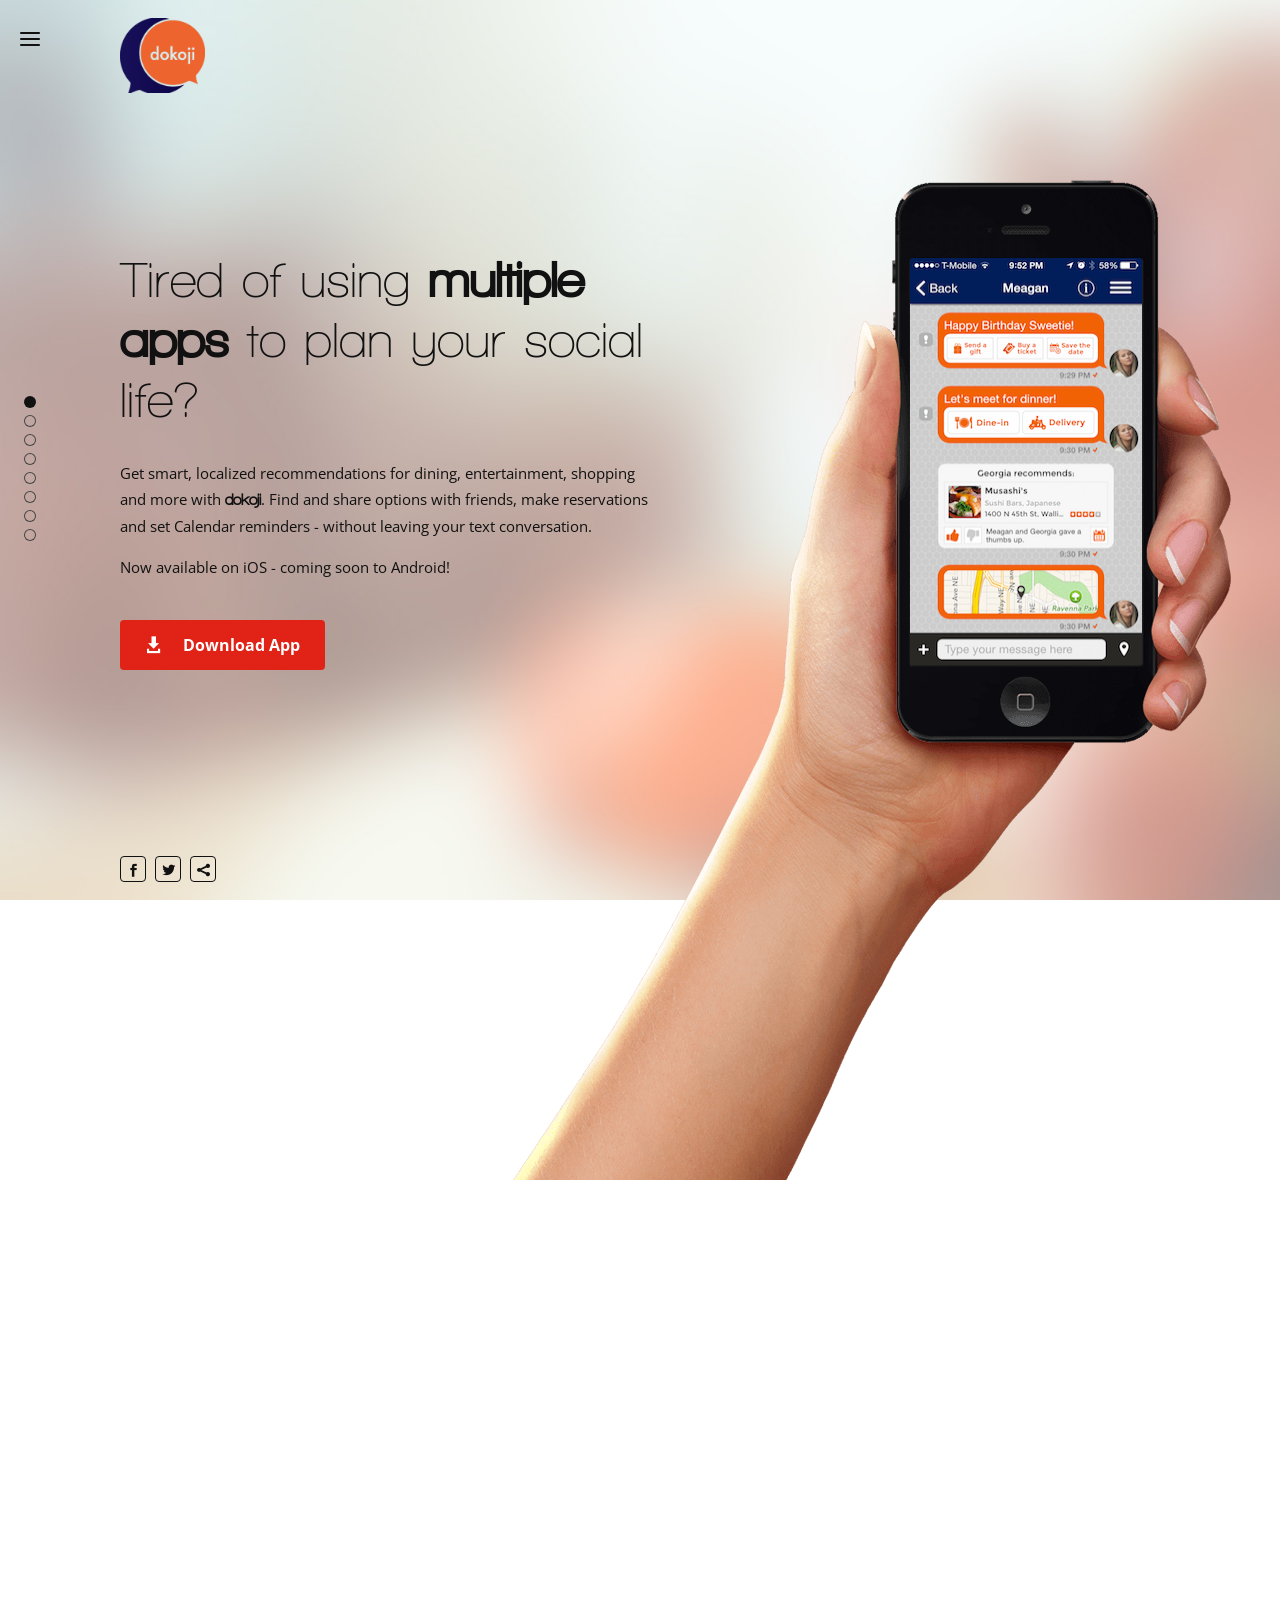
==== commit 1512928e: "Update index.html" ====
--- a/index.html
+++ b/index.html
@@ -24,12 +24,14 @@
    <link rel="stylesheet" type="text/css" href="css/responsive.css" />
     <!-- JQUERY -->
     <script src="js/jquery.min.js"></script>
+
+</script>
 </head>
 
 <body> 
     
     <!-- PRELOADER -->
-    <div id="preloader"><img src="images/dokoji-logo-white.png" alt="Turns your conversations into smart decisions" width="85px"></div>
+    <div id="preloader"><img src="images/dokoji-logo-white.png" alt="Turn your conversations into smart decisions" width="85px"></div>
 
     <!-- MAIN NAV -->
     <a id="main-nav" href="#sidr"><span class="flaticon-menu9"></span></a>
@@ -110,16 +112,16 @@
                 <div class="box">
                     <!-- SECTION FEATURES CONTENT -->
                     <h2>Plan your next night out with a <strong>single app</strong> </h2>
-                    <p>Dokoji understands your text conversations and makes smart, localized recommendations, so you don't have to switch between multiple apps to plan your fun.<br>The <strong>dokoji</strong> app is pretty amazing, but we're just getting started! Our patented learning AI means there's virtually no limit to what dokoji can be used for. Future updates can include access to social media, email, connected device control and much more. <br> Have an awesome idea for a new dokoji feature? Let us know using the <a href="#Contact">form bellow.</a></p> 
+                    <p>Dokoji understands your text conversations and makes smart, localized recommendations, so you don't have to switch between multiple apps to plan your fun.<br></p> 
                     <ul class="features">
-                        <li><a class="tooltip" href="#"><span class="icon flaticon-double7"></span> Dining<span class="tooltip-content"><span class="tooltip-text"><span class="tooltip-inner"><span class="icon flaticon-double7"></span>Lorem ipsum dolor sit amet, consectetur adipisicing elitr eiciendis autem aperiam.</span></span></span></a> </li>
-                        <li><a class="tooltip" href="#"><span class="icon flaticon-double7"></span> Shopping<span class="tooltip-content"><span class="tooltip-text"><span class="tooltip-inner"><span class="icon .flaticon-double7"></span>Lorem ipsum dolor sit amet, consectetur adipisicing elitr eiciendis autem aperiam.</span></span></span></a> </li>
-                        <li><a class="tooltip" href="#"><span class="icon flaticon-double7"></span> Ticket Purchasing<span class="tooltip-content"><span class="tooltip-text"><span class="tooltip-inner"><span class="icon .flaticon-double7"></span>Lorem ipsum dolor sit amet, consectetur adipisicing elitr eiciendis autem aperiam.</span></span></span></a> </li>
+                        <li><span class="icon flaticon-double7"></span> Dining</li>
+                        <li><span class="icon flaticon-double7"></span> Shopping</li>
+                        <li><span class="icon flaticon-double7"></span> Ticket Purchasing</li>
                     </ul>
                     <ul class="features">
-                        <li><a class="tooltip" href="#"><span class="icon flaticon-double7"></span> Entertainment<span class="tooltip-content"><span class="tooltip-text"><span class="tooltip-inner"><span class="icon .flaticon-double7"></span>Lorem ipsum dolor sit amet, consectetur adipisicing elitr eiciendis autem aperiam.</span></span></span></a> </li>
-                        <li><a class="tooltip" href="#"><span class="icon flaticon-double7"></span> Location Sharing<span class="tooltip-content"><span class="tooltip-text"><span class="tooltip-inner"><span class="icon .flaticon-double7"></span>Lorem ipsum dolor sit amet, consectetur adipisicing elitr eiciendis autem aperiam.</span></span></span></a> </li>
-                        <li><a class="tooltip" href="#"><span class="icon flaticon-double7"></span> Traffic & Navigation (pending)<span class="tooltip-content"><span class="tooltip-text"><span class="tooltip-inner"><span class="icon .flaticon-double7"></span>Lorem ipsum dolor sit amet, consectetur adipisicing elitr eiciendis autem aperiam.</span></span></span></a> </li>
+                        <li><span class="icon flaticon-double7"></span> Entertainment</li>
+                        <li><span class="icon flaticon-double7"></span> Location Sharing</li>
+                        <li><span class="icon flaticon-double7"></span> Traffic & Navigation (pending)</li>
                     </ul>
                     <!-- END SECTION FEATURES CONTENT -->
                 </div>
@@ -155,7 +157,7 @@
                             <!-- TAB 1 -->
                             <section id="section-linemove-1">
                                 <div class="descriptions">
-                                <h4>Planning a birthday or anniversary event? Dokoji can help you find gifts, decorations, event locations and everything else you need to create a memorable event.</h4>
+                                <h4>Planning a birthday or anniversary celebration? Find gifts, party supplies, venues and everything else you need to create a memorable event.</h4>
                                 </div>
                                 <div class="screenshots"><img src="images/screenshots/splash2-cropped.png" alt="Celebrations" >
                                 </div>
@@ -165,7 +167,7 @@
                              <!-- TAB 2 -->
                             <section id="section-linemove-2">
                                 <div class="descriptions">
-                                <h4>Browse best restaurant and delivery service listings and reviews - near you, your friends, or wherever is most convenient for everyone.
+                                <h4>Browse local restaurant and delivery service options and reviews - near you, your friends, or wherever is most convenient for everyone.
                                 </h4>
                                 </div>
                                 <div class="screenshots">
@@ -176,7 +178,7 @@
                             <!-- TAB 3 -->
                             <section id="section-linemove-3">
                                 <div class="descriptions">
-                                <h4>Find nearby theaters, browse movie reviews and showings, share recommendations with friends, and purchase tickets.
+                                <h4>Find nearby theaters, browse movie reviews and showings, share recommendations, and purchase tickets.
                                 </h4>
                                 </div>
                                 <div class="screenshots">
@@ -187,7 +189,7 @@
                             <!-- TAB 4 -->
                             <section id="section-linemove-4">
                                     <div class="descriptions">
-                                    <h4>Make restaurant reservations and set a reminder in your Calendar without leaving your dokoji conversation.</h4>
+                                    <h4>Make restaurant reservations and set a Calendar reminder without leaving your <strong>dokoji </strong> conversation.</h4>
                                     </div>
                                     <div class="screenshots">
                                     <img src="images/screenshots/reservations-cropped.png" alt="Reservations" >
@@ -346,15 +348,7 @@
                     </ul>
 
                     <!-- SECTION CONTACT FORM-->
-                    <form role="form" method="post" id="contact-form" action="http://raasio.com/dokoji_contact.php">
-                        <input type="text" placeholder="Name" name="Name" id="Name" required>
-                        <input type="email" placeholder="Email" name="Email" id="Email" required>
-                        <input type="text" placeholder="Phone" name="Phone" id="Phone">
-                        <input type="text" placeholder="Subject" name="Subject" id="Subject">
-                        <textarea placeholder="Message" name="Message" id="Message" required></textarea>
-                        <button type="submit" id="submit">Send</button>
-                        <div id="success"></div>
-                    </form>
+                    <iframe src="http://RaaSIO.com/dokoji_contact/dokoji_contact.html" id="contact-form" scrolling="no" allowtransparency=yes frameBorder="0" seamless height="300">Your browser does not support iframe.</iframe>
                 <!-- END SECTION CONTACT -->
                 </div>
             </div>
--- a/css/style.css
+++ b/css/style.css
@@ -1,5 +1,5 @@
 /* =======================================================================
-AppSperia - App Landing Page 
+dokoji - App Landing Page 
 ======================================================================= */
 
 /*
@@ -799,15 +799,7 @@
     float:left;
     padding:5px; 
 }
-@media (max-width: 600px){
-    .descriptions {
-        width:100%;
-    }
-    .screenshots img { 
-        display: none;
-    }   
-
-}
+
 .screenshots img{
     width:50%;
     max-width:232px;
--- a/css/responsive.css
+++ b/css/responsive.css
@@ -247,6 +247,12 @@
         height: 21px;
         line-height: 22px;
     }
+    .descriptions {
+        width:100%;
+    }
+    .screenshots img { 
+        display: none;
+    }  
 
     .package {
         padding: 15px 0;
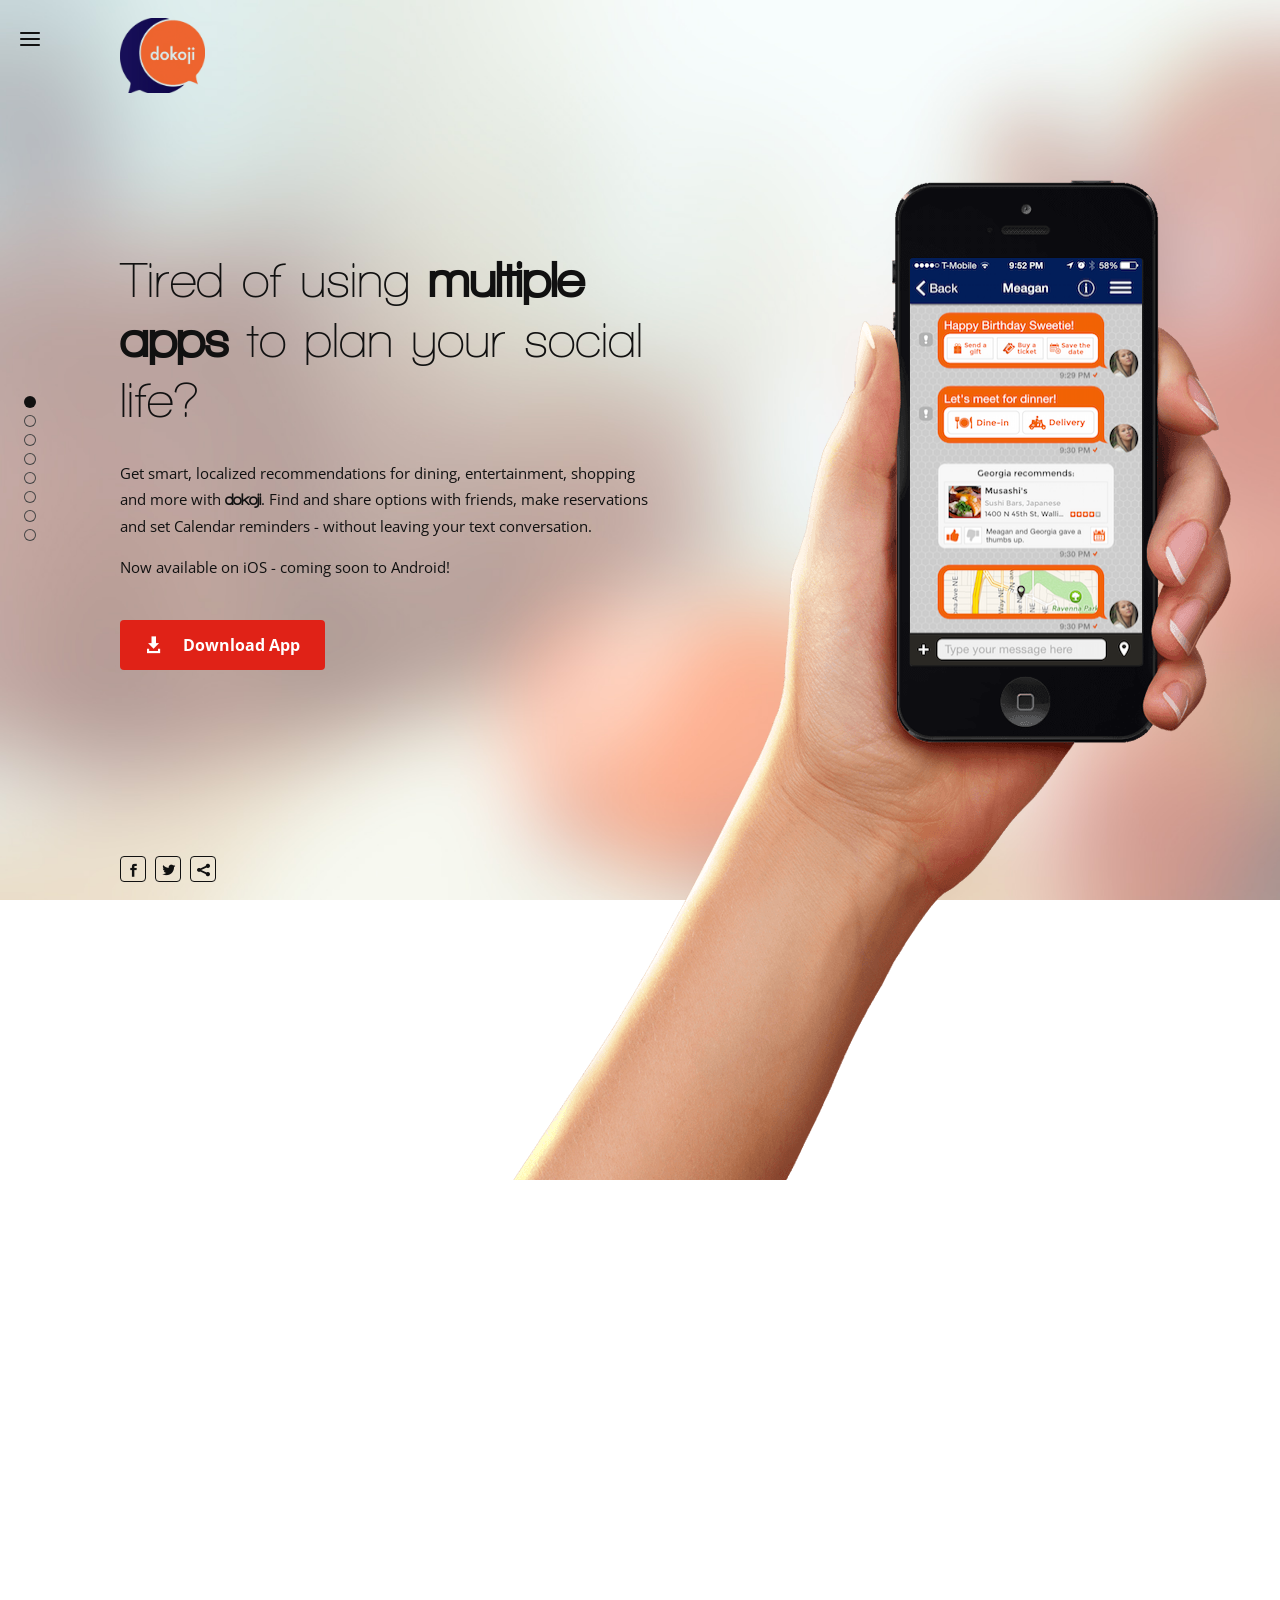
==== commit 0dfa049f: "replave video" ====
--- a/index.html
+++ b/index.html
@@ -215,7 +215,7 @@
                     <!-- SECTION VIDEO CONTENT -->
                     <h2> See how <strong>dokoji</strong> works</h2>
                     <div class="video-presentation">
-                        <iframe src="http://player.vimeo.com/video/33790882?title=0&amp;byline=0&amp;portrait=0&amp;color=e02217" width="500" height="281" allowfullscreen></iframe>
+                        <iframe width="500" height="281" src="https://www.youtube-nocookie.com/embed/R8bmXuG2p2I" frameborder="0" allowfullscreen></iframe>
                     </div>
                     <!-- END SECTION VIDEO CONTENT-->
                 </div>
